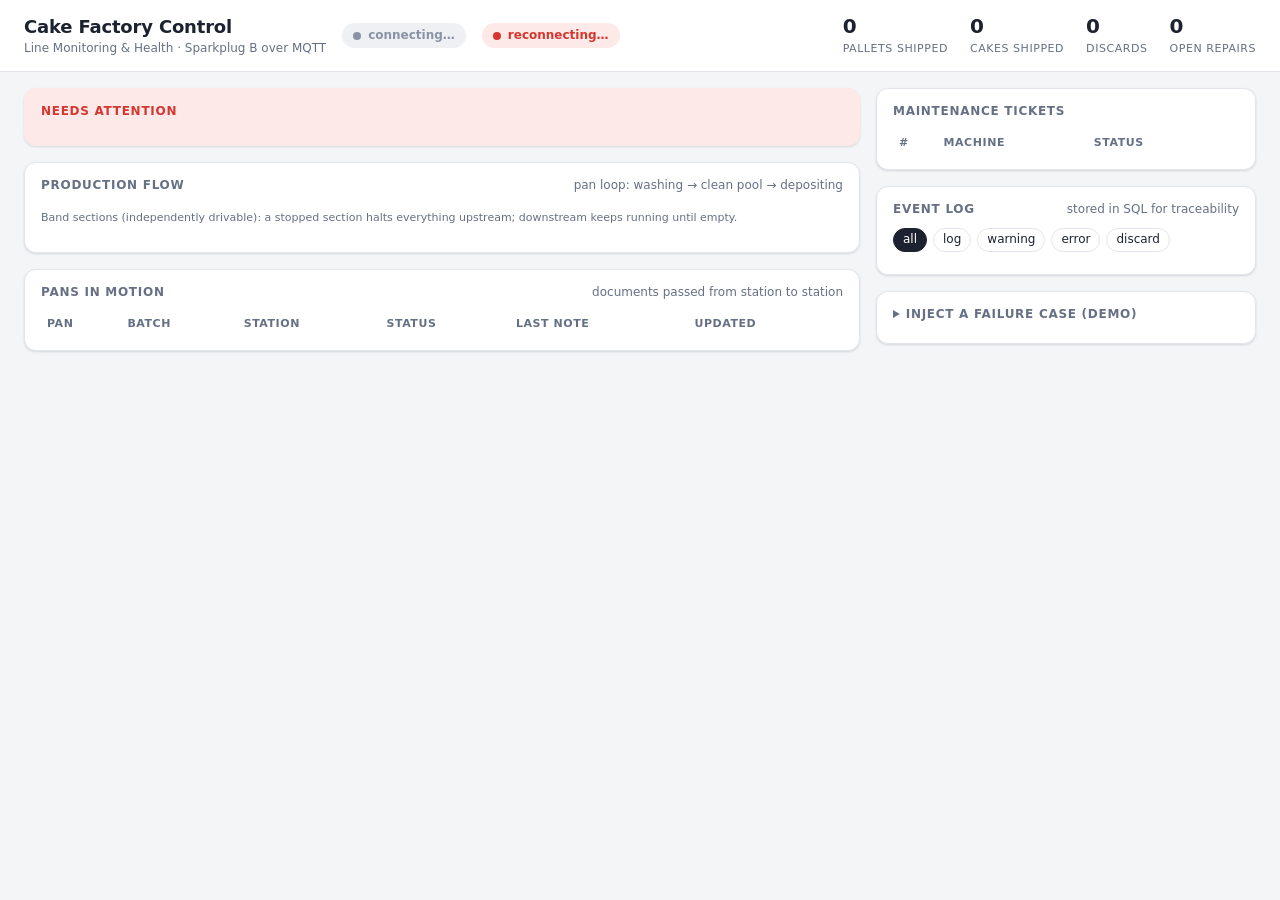
==== src/internal/mon/web/index.html @ 64c1f179 "Add Go implementation of the cake factory with dashboard Five Go services (PLM, BAT, THM, FIN, MON)," ====
<!doctype html>
<html lang="en">
<head>
<meta charset="utf-8">
<meta name="viewport" content="width=device-width, initial-scale=1">
<title>Cake Factory Control</title>
<style>
:root{
  --bg:#f4f5f7; --panel:#ffffff; --ink:#1c2230; --muted:#667085; --line:#e3e6ec;
  --ok:#1f9d63; --ok-bg:#e6f6ee; --warn:#c77d0a; --warn-bg:#fff3dc; --bad:#d3372f; --bad-bg:#fde9e7;
  --idle:#8a93a5; --idle-bg:#eef0f4; --accent:#2f5bea; --shadow:0 1px 2px rgba(16,24,40,.06),0 1px 3px rgba(16,24,40,.08);
}
@media (prefers-color-scheme: dark){
  :root{ --bg:#10131a; --panel:#181c26; --ink:#e8ebf2; --muted:#98a1b3; --line:#2a3040;
    --ok:#3ccf8a; --ok-bg:#12332a; --warn:#f0a93b; --warn-bg:#3a2d12; --bad:#ff6b61; --bad-bg:#3d1a19;
    --idle:#7d869a; --idle-bg:#222836; --accent:#7b9bff; --shadow:none; }
}
*{box-sizing:border-box}
body{margin:0;background:var(--bg);color:var(--ink);font:14px/1.45 system-ui,-apple-system,"Segoe UI",Roboto,sans-serif}
header{display:flex;flex-wrap:wrap;align-items:center;gap:16px;padding:14px 24px;background:var(--panel);border-bottom:1px solid var(--line);position:sticky;top:0;z-index:5}
h1{font-size:18px;margin:0;font-weight:650;letter-spacing:-.01em}
.sub{color:var(--muted);font-size:12px}
.pill{display:inline-flex;align-items:center;gap:7px;padding:4px 11px;border-radius:999px;font-weight:600;font-size:12px;background:var(--idle-bg);color:var(--idle)}
.pill i{width:8px;height:8px;border-radius:50%;background:currentColor}
.pill.ok{background:var(--ok-bg);color:var(--ok)} .pill.warn{background:var(--warn-bg);color:var(--warn)} .pill.bad{background:var(--bad-bg);color:var(--bad)}
.pill.ok i{animation:pulse 2s infinite}
@keyframes pulse{50%{opacity:.35}}
.kpis{display:flex;gap:22px;margin-left:auto;flex-wrap:wrap}
.kpi b{display:block;font-size:20px;line-height:1.1;font-variant-numeric:tabular-nums}
.kpi span{font-size:11px;color:var(--muted);text-transform:uppercase;letter-spacing:.05em}
main{display:grid;grid-template-columns:minmax(0,1fr) 380px;gap:16px;padding:16px 24px 40px;max-width:1700px;margin:0 auto}
@media (max-width:1100px){main{grid-template-columns:1fr;padding:12px 16px}header{padding:12px 16px}.kpis{margin-left:0}}
.col{display:flex;flex-direction:column;gap:16px;min-width:0}
.card{background:var(--panel);border:1px solid var(--line);border-radius:12px;box-shadow:var(--shadow);padding:14px 16px}
.card h2{font-size:12px;margin:0 0 10px;text-transform:uppercase;letter-spacing:.06em;color:var(--muted);font-weight:650;display:flex;align-items:center;gap:8px}
.card h2 .n{margin-left:auto;font-weight:500;text-transform:none;letter-spacing:0}
/* attention */
#attention{border-color:transparent;background:var(--bad-bg)}
#attention.clear{background:var(--ok-bg)}
#attention h2{color:var(--bad)} #attention.clear h2{color:var(--ok)}
.alert{display:flex;gap:10px;align-items:flex-start;padding:8px 0;border-top:1px solid color-mix(in srgb,var(--bad) 18%,transparent)}
.alert:first-of-type{border-top:0}
.alert .dot{width:9px;height:9px;border-radius:50%;margin-top:5px;flex:none;background:var(--bad)}
.alert.warning .dot{background:var(--warn)}
.alert .t{font-weight:600} .alert .d{color:var(--muted);font-size:12.5px}
.alert .go{margin-left:auto;flex:none}
button{font:inherit;cursor:pointer;border:1px solid var(--line);background:var(--panel);color:var(--ink);padding:5px 11px;border-radius:8px;font-weight:600}
button:hover{border-color:var(--accent)}
button.primary{background:var(--accent);border-color:var(--accent);color:#fff}
button.sm{padding:3px 8px;font-size:12px}
/* flow */
.lanes{display:grid;grid-template-columns:repeat(5,minmax(0,1fr));gap:10px}
@media (max-width:900px){.lanes{grid-template-columns:repeat(2,minmax(0,1fr))}}
.lane{border:1px solid var(--line);border-radius:10px;padding:10px;background:var(--bg);position:relative}
.lane.down{outline:2px solid var(--bad)}
.lane h3{margin:0 0 2px;font-size:13px;display:flex;align-items:center;gap:6px}
.lane .id{font:600 10px ui-monospace,Menlo,monospace;color:var(--muted);background:var(--idle-bg);padding:1px 5px;border-radius:4px}
.lane .st{font-size:11.5px;color:var(--muted);margin-bottom:8px;min-height:16px}
.stage{display:flex;align-items:center;gap:8px;padding:6px 8px;margin-top:5px;border-radius:8px;border:1px solid var(--line);background:var(--panel);position:relative}
.stage::before{content:"";width:8px;height:8px;border-radius:50%;background:var(--ok);flex:none}
.stage.warn{background:var(--warn-bg);border-color:transparent} .stage.warn::before{background:var(--warn)}
.stage.bad{background:var(--bad-bg);border-color:var(--bad)} .stage.bad::before{background:var(--bad)}
.stage.idle::before{background:var(--idle)} .stage.off{opacity:.55} .stage.off::before{background:var(--idle)}
.stage .nm{font-weight:600;font-size:12.5px;line-height:1.2}
.stage .dt{font-size:11px;color:var(--muted);line-height:1.2}
.stage .ct{margin-left:auto;font:650 15px ui-monospace,Menlo,monospace;font-variant-numeric:tabular-nums}
.stage.busy{box-shadow:inset 3px 0 0 var(--accent)}
.band{display:grid;grid-template-columns:repeat(5,1fr);gap:6px;margin-top:12px}
.sec{padding:6px 8px;border-radius:8px;font-size:11.5px;background:var(--ok-bg);color:var(--ok);font-weight:600;line-height:1.25}
.sec small{display:block;font-weight:500;opacity:.85}
.sec.slow{background:var(--warn-bg);color:var(--warn)} .sec.halt{background:var(--idle-bg);color:var(--idle)} .sec.fault{background:var(--bad-bg);color:var(--bad)}
.flowlabel{font-size:11px;color:var(--muted);margin-top:6px}
/* events */
.filters{display:flex;gap:6px;margin-bottom:8px;flex-wrap:wrap}
.chip{padding:2px 9px;border-radius:999px;border:1px solid var(--line);font-size:12px;cursor:pointer;background:var(--panel)}
.chip.on{background:var(--ink);color:var(--panel);border-color:var(--ink)}
#events{max-height:460px;overflow:auto;margin:0 -6px}
.ev{display:grid;grid-template-columns:60px 46px 1fr;gap:8px;padding:6px 6px;border-top:1px solid var(--line);align-items:start}
.ev:first-child{border-top:0}
.ev time{color:var(--muted);font:11.5px ui-monospace,Menlo,monospace;padding-top:1px}
.sev{font-size:10.5px;font-weight:700;text-transform:uppercase;letter-spacing:.04em;padding:1px 0;border-radius:4px;text-align:center;background:var(--idle-bg);color:var(--idle)}
.sev.warning{background:var(--warn-bg);color:var(--warn)} .sev.error{background:var(--bad-bg);color:var(--bad)} .sev.discard{background:#efe7fb;color:#7a45c7}
@media (prefers-color-scheme: dark){.sev.discard{background:#2c2142;color:#b793f5}}
.ev .msg{min-width:0} .ev .meta{color:var(--muted);font-size:11.5px}
.ev.new{animation:flash 1.6s ease-out}
@keyframes flash{from{background:color-mix(in srgb,var(--accent) 22%,transparent)}to{background:transparent}}
/* tables */
table{width:100%;border-collapse:collapse;font-size:12.5px}
th{text-align:left;color:var(--muted);font-weight:600;font-size:11px;text-transform:uppercase;letter-spacing:.05em;padding:4px 6px}
td{padding:5px 6px;border-top:1px solid var(--line);vertical-align:top}
.mono{font-family:ui-monospace,Menlo,monospace;font-size:12px}
.tag{font-size:10.5px;padding:1px 6px;border-radius:4px;background:var(--idle-bg);color:var(--muted);font-weight:600}
.tag.m{background:var(--warn-bg);color:var(--warn)}
/* inject */
.grp{margin-bottom:8px} .grp h4{margin:0 0 4px;font-size:12px}
.inj{display:flex;flex-wrap:wrap;gap:5px}
.inj button{font-weight:500;font-size:12px;padding:3px 8px;text-align:left}
.inj button b{font-family:ui-monospace,Menlo,monospace;margin-right:4px}
details summary{cursor:pointer;font-size:12px;text-transform:uppercase;letter-spacing:.06em;color:var(--muted);font-weight:650;margin-bottom:6px}
#toasts{position:fixed;right:18px;bottom:18px;display:flex;flex-direction:column;gap:8px;z-index:20}
.toast{background:var(--ink);color:var(--panel);padding:9px 14px;border-radius:10px;max-width:360px;box-shadow:0 6px 20px rgba(0,0,0,.25);font-size:13px}
.toast.error{background:var(--bad);color:#fff}
.empty{color:var(--muted);padding:6px 0}
</style>
</head>
<body>
<header>
  <div>
    <h1>Cake Factory Control</h1>
    <div class="sub">Line Monitoring &amp; Health · Sparkplug B over MQTT</div>
  </div>
  <span id="line" class="pill"><i></i><span>connecting…</span></span>
  <span id="conn" class="pill"><i></i><span>offline</span></span>
  <div class="kpis">
    <div class="kpi"><b id="k-pallets">0</b><span>Pallets shipped</span></div>
    <div class="kpi"><b id="k-cakes">0</b><span>Cakes shipped</span></div>
    <div class="kpi"><b id="k-disc">0</b><span>Discards</span></div>
    <div class="kpi"><b id="k-maint">0</b><span>Open repairs</span></div>
  </div>
</header>

<main>
<div class="col">
  <section class="card" id="attention">
    <h2><span id="att-title">Needs attention</span><span class="n" id="att-n"></span></h2>
    <div id="alerts"></div>
  </section>

  <section class="card">
    <h2>Production flow <span class="n">pan loop: washing → clean pool → depositing</span></h2>
    <div class="lanes" id="lanes"></div>
    <div class="flowlabel">Band sections (independently drivable): a stopped section halts everything upstream; downstream keeps running until empty.</div>
    <div class="band" id="band"></div>
  </section>

  <section class="card">
    <h2>Pans in motion <span class="n">documents passed from station to station</span></h2>
    <table><thead><tr><th>Pan</th><th>Batch</th><th>Station</th><th>Status</th><th>Last note</th><th>Updated</th></tr></thead><tbody id="pans"></tbody></table>
  </section>
</div>

<div class="col">
  <section class="card">
    <h2>Maintenance tickets <span class="n" id="tk-n"></span></h2>
    <table><thead><tr><th>#</th><th>Machine</th><th>Status</th><th></th></tr></thead><tbody id="tickets"></tbody></table>
  </section>

  <section class="card">
    <h2>Event log <span class="n">stored in SQL for traceability</span></h2>
    <div class="filters" id="filters"></div>
    <div id="events"></div>
  </section>

  <section class="card">
    <details>
      <summary>Inject a failure case (demo)</summary>
      <div id="inject"></div>
    </details>
  </section>
</div>
</main>
<div id="toasts"></div>

<script>
const $ = s => document.querySelector(s);
const esc = s => String(s ?? '').replace(/[&<>"]/g, c => ({'&':'&amp;','<':'&lt;','>':'&gt;','"':'&quot;'}[c]));
const rank = {FAULT:4, OFFLINE:3, DEGRADED:2, IDLE:1, OK:0};
let snap = null, filter = 'all', seen = new Set(), booted = false;

// Stages of the line. Each lists its node, the devices that decide its health and the gauge that counts work in it.
const LANES = [
 {node:'PLM', title:'Production & Logistics', stages:[
   {n:'Orders', d:['OrderScheduler','RecipeManager'], c:g=>g['orders.created'], sub:g=>'orders released'},
   {n:'Warehouse', d:['WarehouseInventory'], c:g=>g['orders.held'] ? g['orders.held'] : null, sub:g=>(g.breaker?'circuit breaker open':'flour '+(g['stock.flour']??'–')+' g · eggs '+(g['stock.eggs']??'–')+' g')},
   {n:'Shipment', d:['TransportPlanner'], c:g=>g['pallets.shipped'], sub:g=>(g['cakes.shipped']??0)+' cakes shipped'},
 ]},
 {node:'BAT', title:'Batter Preparation', stages:[
   {n:'Dosing', d:['Doser','LoadCell'], c:g=>g['stage.dosing'], busy:true},
   {n:'Mixing', d:['Mixer','ConsistencySensor'], c:g=>g['stage.mixing'], busy:true},
   {n:'Human inspection', d:['InspectionStation'], c:g=>g['stage.inspection'], busy:true},
   {n:'Batter waiting', d:[], c:g=>g['stage.waiting'], sub:g=>g['stage.waiting']?'depositing is stopped':'', busy:true},
 ]},
 {node:'THM', title:'Thermal Processing', stages:[
   {n:'Depositing', d:['Depositor','PanPresenceEye','CheckWeigher'], c:g=>g.queue, sub:g=>(g.deposited??0)+' pans filled'},
   {n:'Baking tunnel', d:['Zone1','Zone2','Zone3'], c:g=>g.tunnel, sub:g=>'zones '+[1,2,3].map(i=>g['zone'+i]??'–').join(' / ')+' °C', busy:true},
   {n:'Exit inspection', d:['HeatCamera'], c:g=>g.baked, sub:g=>'97 °C ± 0.5 · '+(g.baked??0)+' passed'},
   {n:'Cooling', d:['CoolingControl'], c:g=>g.cooling, busy:true},
   {n:'Cooling buffer', d:['CoolingBuffer'], c:g=>g.buffer, sub:g=>g.buffer?'cakes waiting':'empty', busy:true},
 ]},
 {node:'FIN', title:'Finishing & Packaging', stages:[
   {n:'Depanning', d:['Depanner','VisionPicker'], c:g=>g.depanQ, busy:true},
   {n:'Quality inspection', d:['Checkweigher','VisionCamera','MetalDetector'], c:g=>g.inspected, sub:g=>(g.rejected??0)+' rejected'},
   {n:'Wrap & carton', d:['Wrapper','Cartoner','CaseCheckweigher','HoldingArea'], c:g=>g.holding, sub:g=>'holding area', busy:true},
   {n:'Pallet', d:['PalletPacker'], c:g=>g.palletFill, sub:g=>(g.pallets??0)+' pallets done', busy:true},
   {n:'Pan washing', d:['WashingStation'], c:g=>g.washQ, busy:true},
   {n:'Clean pan pool', d:['PanPool'], c:g=>g.pool, sub:g=>'ready for depositing'},
 ]},
 {node:'MON', title:'Line Monitoring & Health', stages:[]},
];

function worst(node, names){
  let r = 0, detail = '';
  for(const d of names){
    const s = node.devices[d]; if(!s) continue;
    const k = rank[s.state] ?? 0;
    if(k > r){ r = k; detail = s.detail || ''; }
  }
  return {r, detail};
}
const cls = r => r>=4?'bad': r==3?'off': r==2?'warn': r==1?'idle':'';

function renderLanes(){
  const nodes = Object.fromEntries(snap.nodes.map(n=>[n.id,n]));
  $('#lanes').innerHTML = LANES.map(l=>{
    const n = nodes[l.node];
    if(l.node==='MON'){
      const open = snap.tickets.filter(t=>t.status==='open').length;
      return `<div class="lane"><h3>${esc(l.title)} <span class="id">MON</span></h3>
        <div class="st">primary host · ${snap.nodes.filter(x=>x.status==='online').length}/${snap.nodes.length} nodes online</div>
        ${snap.nodes.map(x=>`<div class="stage ${x.status==='online'?'':x.status==='unknown'?'idle':'bad'}"><div><div class="nm">${esc(x.id)} node</div>
          <div class="dt">${x.status==='online'?'up '+x.uptime+' s'+(x.restarts?' · '+x.restarts+' restart(s)':''):esc(x.note||x.status)}</div></div></div>`).join('')}
      </div>`;
    }
    const down = n.status==='dead' || n.status==='silent';
    const label = {online:'online', unknown:'waiting for birth certificate', silent:'NOT RESPONDING', dead:'CONTAINER DOWN'}[n.status];
    return `<div class="lane ${down?'down':''}"><h3>${esc(l.title)} <span class="id">${l.node}</span></h3>
      <div class="st" style="${down?'color:var(--bad);font-weight:600':''}">${label}</div>
      ${l.stages.map(s=>{
        const w = worst(n, s.d);
        const g = n.gauges;
        const c = s.c(g);
        const dim = n.status==='dead' || n.status==='unknown';
        const klass = dim ? 'off' : cls(w.r) || ((s.busy && c>0) ? 'busy' : '');
        const sub = w.detail || (s.sub ? s.sub(g) : '');
        return `<div class="stage ${klass}"><div style="min-width:0"><div class="nm">${esc(s.n)}</div>${sub?`<div class="dt">${esc(sub)}</div>`:''}</div>
          <div class="ct">${c==null?'':c}</div></div>`;
      }).join('')}
    </div>`;
  }).join('');
  $('#band').innerHTML = snap.sections.map(s=>`<div class="sec ${s.state==='run'?'':s.state}">S${s.id} ${esc(s.name)}<small>${{run:'running',slow:'slow – wrong speed',halt:'halted',fault:'STOPPED – fault'}[s.state]}</small></div>`).join('');
}

function renderAttention(){
  const a = snap.alerts, errs = a.filter(x=>x.level==='error').length;
  const box = $('#attention');
  box.classList.toggle('clear', a.length===0);
  $('#att-title').textContent = a.length===0 ? 'All clear' : errs ? 'Needs attention' : 'Warnings';
  $('#att-n').textContent = a.length ? a.length+' active' : 'no open alerts';
  const tk = Object.fromEntries(snap.tickets.filter(t=>t.status==='open').map(t=>['Maintenance needed: '+t.machineId,t]));
  $('#alerts').innerHTML = a.length===0 ? '<div class="empty" style="color:var(--ok)">The line is running normally. Inject a failure case to see how it is handled.</div>' :
    a.map(x=>{ const t = tk[x.title];
      return `<div class="alert ${x.level}"><span class="dot"></span><div><div class="t">${esc(x.title)}</div><div class="d">${esc(x.detail)}</div></div>
      ${t?`<button class="go sm primary" onclick="repair(${t.id})">Mark repaired</button>`:''}</div>`}).join('');
}

function status(){
  const a = snap.alerts, errs = a.some(x=>x.level==='error');
  const halted = snap.sections.some(s=>s.state==='halt'||s.state==='fault');
  const offline = snap.nodes.some(n=>n.status==='dead'||n.status==='silent');
  let k='ok', t='Line running';
  if(offline || halted){k='bad'; t='Line halted / node down';}
  else if(errs){k='warn'; t='Running with faults';}
  else if(a.length||snap.sections.some(s=>s.state!=='run')){k='warn'; t='Running – degraded';}
  const el=$('#line'); el.className='pill '+k; el.lastElementChild.textContent=t;
  const g = Object.fromEntries(snap.nodes.map(n=>[n.id,n.gauges]));
  $('#k-pallets').textContent = g.PLM?.['pallets.shipped'] ?? 0;
  $('#k-cakes').textContent = g.PLM?.['cakes.shipped'] ?? 0;
  $('#k-disc').textContent = Object.values(snap.discards).reduce((x,y)=>x+y,0);
  $('#k-maint').textContent = snap.tickets.filter(t=>t.status==='open').length;
}

function renderEvents(){
  const evs = snap.events.filter(e=>filter==='all'||e.severity===filter);
  const first = !booted;
  $('#events').innerHTML = evs.length ? evs.map(e=>{
    const fresh = !first && !seen.has(e.id);
    const t = new Date(e.at).toLocaleTimeString([], {hour:'2-digit',minute:'2-digit',second:'2-digit'});
    return `<div class="ev ${fresh?'new':''}"><time>${t}</time><span class="sev ${e.severity}">${e.severity.slice(0,4)}</span>
      <div class="msg">${esc(e.reason)}<div class="meta">${esc(e.node)}${e.device?' · '+esc(e.device):''} · ${esc(e.code)}${e.batchId?' · batch '+esc(e.batchId):''}</div></div></div>`;
  }).join('') : '<div class="empty">No events.</div>';
  snap.events.forEach(e=>seen.add(e.id));
}

function renderFilters(){
  $('#filters').innerHTML = ['all','log','warning','error','discard'].map(f=>`<span class="chip ${f===filter?'on':''}" onclick="setFilter('${f}')">${f}</span>`).join('');
}
window.setFilter = f => { filter=f; renderFilters(); renderEvents(); };

function renderTickets(){
  $('#tk-n').textContent = snap.tickets.filter(t=>t.status==='open').length+' open';
  $('#tickets').innerHTML = snap.tickets.length ? snap.tickets.slice(0,10).map(t=>`<tr><td class="mono">${t.id}</td>
    <td><div class="mono">${esc(t.machineId)}</div><div style="color:var(--muted);font-size:12px">${esc(t.reason)}</div></td>
    <td>${t.status==='open'?'<span class="tag m">open</span>':'<span class="tag">repaired</span>'}</td>
    <td>${t.status==='open'?`<button class="sm primary" onclick="repair(${t.id})">Mark repaired</button>`:''}</td></tr>`).join('')
    : '<tr><td colspan="4" class="empty">No tickets. Faults that need Maintenance appear here.</td></tr>';
}

function renderInject(){
  if($('#inject').dataset.done) return;
  const by = {};
  snap.faults.forEach(f=>(by[f.node]=by[f.node]||[]).push(f));
  $('#inject').dataset.done = 1;
  $('#inject').innerHTML = Object.entries(by).map(([n,fs])=>`<div class="grp"><h4>${n}</h4><div class="inj">${fs.map(f=>
    `<button title="resolved by: ${f.resolved}" onclick="inject('${n}','${f.code}',${f.count})"><b>${f.code}</b>${esc(f.title)}</button>`).join('')}</div></div>`).join('');
}

window.inject = async (node, code, count) => {
  const r = await fetch('/api/inject',{method:'POST',body:JSON.stringify({node,code,count})});
  toast(r.ok ? `Injected ${code} into ${node}` : await r.text(), r.ok?'':'error');
};
window.repair = async id => {
  const r = await fetch('/api/repair',{method:'POST',body:JSON.stringify({ticket:id})});
  toast(r.ok ? 'Repair confirmed, machine marked operational' : await r.text(), r.ok?'':'error');
};
function toast(msg, k=''){
  const d=document.createElement('div'); d.className='toast '+k; d.textContent=msg; $('#toasts').append(d);
  setTimeout(()=>d.remove(), 4500);
}

async function renderPans(){
  try{
    const ps = await (await fetch('/api/pans')).json();
    $('#pans').innerHTML = (ps||[]).slice(0,12).map(p=>{
      const last = p.history?.[p.history.length-1];
      return `<tr><td class="mono">${esc(p.id)}</td><td class="mono">${esc(p.batchId||'–')}</td><td>${esc(p.station)}</td>
        <td>${esc(p.status)}</td><td style="color:var(--muted)">${esc(last?.note||'')}</td>
        <td class="mono" style="color:var(--muted)">${new Date(p.updated).toLocaleTimeString([], {hour:'2-digit',minute:'2-digit',second:'2-digit'})}</td></tr>`}).join('')
      || '<tr><td colspan="6" class="empty">No pans yet.</td></tr>';
  }catch(e){}
}

function render(){
  status(); renderAttention(); renderLanes(); renderTickets(); renderEvents(); renderInject();
  booted = true;
}
function connect(){
  const es = new EventSource('/api/stream');
  const c = $('#conn');
  es.onopen = ()=>{ c.className='pill ok'; c.lastElementChild.textContent='live'; };
  es.onerror = ()=>{ c.className='pill bad'; c.lastElementChild.textContent='reconnecting…'; };
  es.addEventListener('snapshot', e=>{ snap = JSON.parse(e.data); render(); });
  es.addEventListener('event', e=>{
    const ev = JSON.parse(e.data);
    if(booted && ev.severity==='error') toast(`${ev.node} ${ev.code}: ${ev.reason}`, 'error');
  });
}
renderFilters(); connect(); setInterval(renderPans, 2000); renderPans();
</script>
</body>
</html>
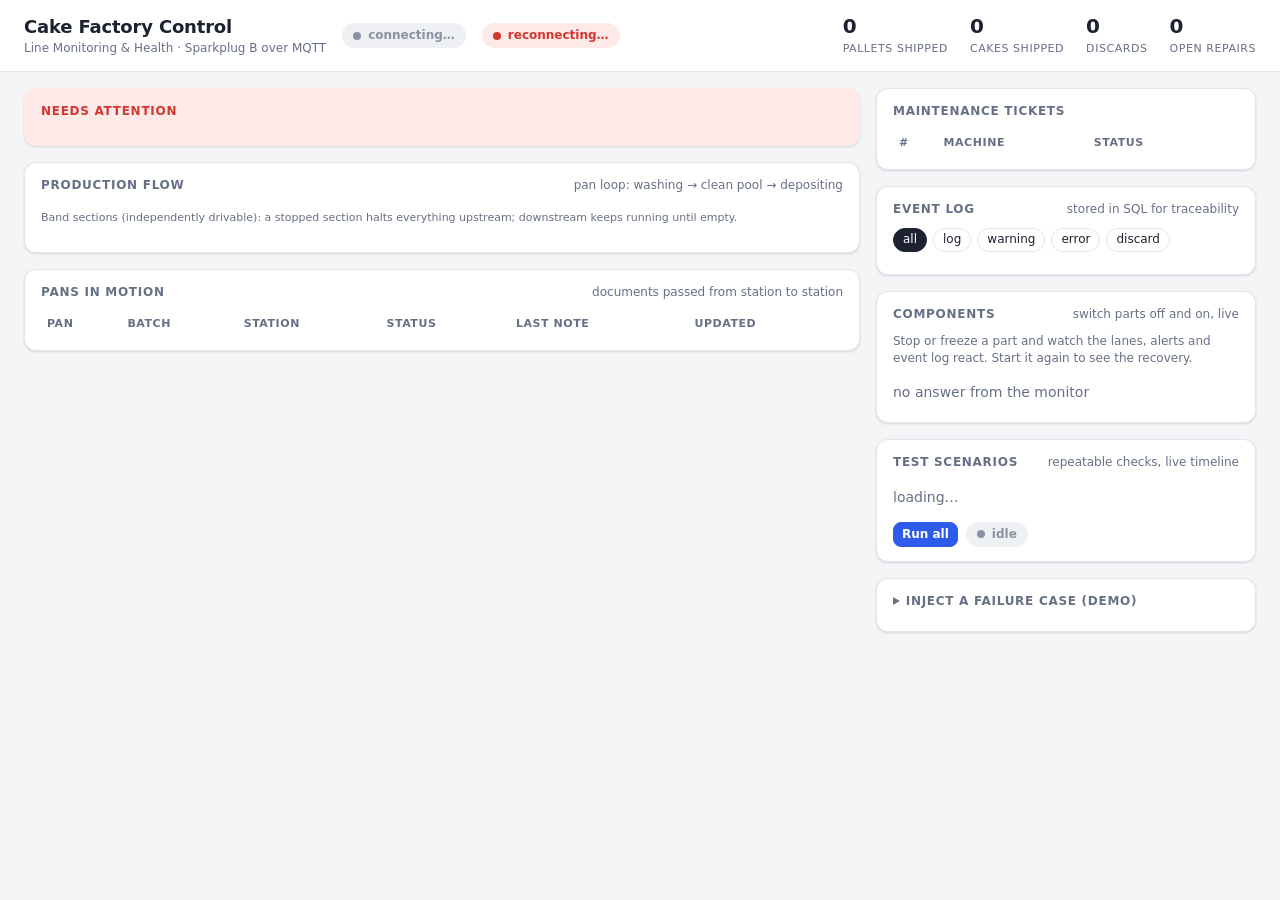
==== commit be87ef3c: "Add live component control and in-dashboard scenarios; fix database outages The dashboard gets two c" ====
--- a/src/internal/mon/web/index.html
+++ b/src/internal/mon/web/index.html
@@ -97,6 +97,22 @@
 .inj button{font-weight:500;font-size:12px;padding:3px 8px;text-align:left}
 .inj button b{font-family:ui-monospace,Menlo,monospace;margin-right:4px}
 details summary{cursor:pointer;font-size:12px;text-transform:uppercase;letter-spacing:.06em;color:var(--muted);font-weight:650;margin-bottom:6px}
+/* components and scenarios */
+.comp{display:flex;align-items:center;gap:10px;padding:7px 0;border-top:1px solid var(--line)}
+.comp:first-child{border-top:0}
+.cdot{width:10px;height:10px;border-radius:50%;flex:none;background:var(--ok)}
+.comp.paused .cdot{background:var(--warn)} .comp.exited .cdot,.comp.created .cdot{background:var(--idle)} .comp.restarting .cdot{background:var(--warn);animation:pulse 1s infinite}
+.comp.exited .cname b,.comp.created .cname b{color:var(--muted)}
+.cname{min-width:0;flex:1} .cname b{font-size:13px} .cname small{display:block;color:var(--muted);font-size:11.5px;line-height:1.3}
+.cbtns{display:flex;gap:5px;flex:none;flex-wrap:wrap;justify-content:flex-end}
+.scn{display:flex;align-items:flex-start;gap:10px;padding:7px 0;border-top:1px solid var(--line)}
+.scn:first-child{border-top:0}
+.scn .sname{flex:1;min-width:0} .scn .sname b{font:600 12.5px ui-monospace,Menlo,monospace} .scn .sname small{display:block;color:var(--muted);font-size:11.5px;line-height:1.3}
+button:disabled{opacity:.45;cursor:not-allowed}
+#scn-log{background:var(--bg);border:1px solid var(--line);border-radius:8px;padding:8px 10px;margin:10px 0 0;max-height:300px;overflow:auto;font:11.5px/1.5 ui-monospace,Menlo,monospace;white-space:pre-wrap;display:none}
+#scn-log .pass{color:var(--ok);font-weight:700} #scn-log .fail{color:var(--bad);font-weight:700} #scn-log .hd{color:var(--accent);font-weight:700}
+.scn-top{display:flex;align-items:center;gap:8px;margin-top:8px}
+.note{color:var(--muted);font-size:12px;margin:0 0 8px}
 #toasts{position:fixed;right:18px;bottom:18px;display:flex;flex-direction:column;gap:8px;z-index:20}
 .toast{background:var(--ink);color:var(--panel);padding:9px 14px;border-radius:10px;max-width:360px;box-shadow:0 6px 20px rgba(0,0,0,.25);font-size:13px}
 .toast.error{background:var(--bad);color:#fff}
@@ -149,6 +165,19 @@
     <h2>Event log <span class="n">stored in SQL for traceability</span></h2>
     <div class="filters" id="filters"></div>
     <div id="events"></div>
+  </section>
+
+  <section class="card">
+    <h2>Components <span class="n">switch parts off and on, live</span></h2>
+    <p class="note">Stop or freeze a part and watch the lanes, alerts and event log react. Start it again to see the recovery.</p>
+    <div id="comps"><div class="empty">loading…</div></div>
+  </section>
+
+  <section class="card">
+    <h2>Test scenarios <span class="n">repeatable checks, live timeline</span></h2>
+    <div id="scn-list"><div class="empty">loading…</div></div>
+    <div class="scn-top"><button class="sm primary" id="scn-all" onclick="runScn('all')">Run all</button><span id="scn-res" class="pill"><i></i><span>idle</span></span></div>
+    <pre id="scn-log"></pre>
   </section>
 
   <section class="card">
@@ -329,6 +358,64 @@
   }catch(e){}
 }
 
+const HINT = {
+  mosquitto: 'All messaging stops. Parts keep working alone, reconnect and repeat what was lost.',
+  mssql: 'No orders, reservations or event log can be stored. Back when started.',
+  mongo: 'Pan documents and saved state are unavailable. Back when started.',
+  plm: 'No new orders; batter preparation keeps working from reserved ingredients.',
+  bat: 'No new batter; the line slowly empties.',
+  thm: 'No depositing, baking or cooling; MON halts its band sections.',
+  fin: 'Cakes wait in the holding queues; clean pans stop coming back.',
+  mon: 'This dashboard. Stop it from a terminal: go run ./cmd/scenario mon-down'
+};
+const ALABEL = {stop:'Stop', start:'Start', pause:'Freeze', unpause:'Unfreeze', restart:'Restart'};
+const ATITLE = {stop:'Stop it (like switching it off)', start:'Start it again', pause:'Freeze the process: no keep-alive, the broker declares it dead', unpause:'Let it run again', restart:'Restart it'};
+let comps = null, scn = null;
+async function loadComps(){
+  try{ comps = await (await fetch('/api/components')).json(); }catch(e){ comps = null; }
+  renderComps();
+}
+function renderComps(){
+  const box = $('#comps');
+  if(!comps){ box.innerHTML = '<div class="empty">no answer from the monitor</div>'; return; }
+  if(!comps.available){ box.innerHTML = '<div class="empty">'+esc(comps.hint)+'</div>'; return; }
+  box.innerHTML = comps.items.map(c=>'<div class="comp '+esc(c.state)+'"><span class="cdot"></span><div class="cname"><b>'+esc(c.label)+'</b> <span class="tag">'+esc(c.state)+'</span><small>'+esc(HINT[c.name]||'')+'</small></div><div class="cbtns">'+
+    (c.locked ? '<span class="tag">locked</span>' : (c.actions||[]).map(a=>'<button class="sm '+(a==='start'||a==='unpause'?'primary':'')+'" title="'+esc(ATITLE[a]||a)+'" onclick="comp(\''+c.name+'\',\''+a+'\')">'+(ALABEL[a]||a)+'</button>').join(''))+'</div></div>').join('');
+}
+window.comp = async (name, action) => {
+  const r = await fetch('/api/components/'+name+'/'+action, {method:'POST'});
+  toast(r.ok ? name+': '+action : await r.text(), r.ok?'':'error');
+  setTimeout(loadComps, 500); setTimeout(loadComps, 2500);
+};
+async function loadScn(){
+  try{ scn = await (await fetch('/api/scenarios')).json(); }catch(e){ return; }
+  renderScn();
+}
+function renderScn(){
+  if(!scn) return;
+  const run = scn.run || {}, busy = !!run.running;
+  $('#scn-list').innerHTML = scn.items.map(i=>{
+    const why = i.selfStop ? 'It stops the monitor itself. Run it in a terminal: go run ./cmd/scenario '+i.name
+      : (!i.runnable ? (i.needsPause || (i.needs||[]).length ? 'Needs Docker (it switches a container that dev mode does not have): docker compose --profile demo up -d.' : 'Needs component control (docker compose --profile demo up -d).')+' Terminal: go run ./cmd/scenario '+i.name : '');
+    return '<div class="scn"><div class="sname"><b>'+esc(i.name)+'</b>'+(i.docker?' <span class="tag">switches parts</span>':'')+'<small>'+esc(i.desc)+(why?'<br><i>'+esc(why)+'</i>':'')+'</small></div>'+
+      '<button class="sm primary" '+((!i.runnable||busy)?'disabled':'')+' onclick="runScn(\''+i.name+'\')">Run</button></div>';
+  }).join('');
+  $('#scn-all').disabled = busy;
+  const res = $('#scn-res'), lines = run.lines || [];
+  res.className = 'pill ' + (busy ? 'warn' : run.result==='pass' ? 'ok' : run.result==='fail' ? 'bad' : '');
+  res.lastElementChild.textContent = busy ? 'running '+run.name+'…' : run.result==='pass' ? 'all passed' : run.result==='fail' ? 'something failed' : 'idle';
+  const log = $('#scn-log');
+  log.style.display = lines.length ? 'block' : 'none';
+  const atEnd = log.scrollTop + log.clientHeight >= log.scrollHeight - 30;
+  log.innerHTML = lines.map(l=>{ const t = esc(l);
+    return /\bPASS\b/.test(l) ? '<span class="pass">'+t+'</span>' : /\bFAIL\b/.test(l) ? '<span class="fail">'+t+'</span>' : l.startsWith('== ') ? '<span class="hd">'+t+'</span>' : t; }).join('\n');
+  if(atEnd) log.scrollTop = log.scrollHeight;
+}
+window.runScn = async name => {
+  const r = await fetch('/api/scenarios/run', {method:'POST', body:JSON.stringify({name})});
+  if(!r.ok) toast(await r.text(), 'error');
+  loadScn();
+};
 function render(){
   status(); renderAttention(); renderLanes(); renderTickets(); renderEvents(); renderInject();
   booted = true;
@@ -339,12 +426,14 @@
   es.onopen = ()=>{ c.className='pill ok'; c.lastElementChild.textContent='live'; };
   es.onerror = ()=>{ c.className='pill bad'; c.lastElementChild.textContent='reconnecting…'; };
   es.addEventListener('snapshot', e=>{ snap = JSON.parse(e.data); render(); });
+  es.addEventListener('scenario', e=>{ if(scn){ scn.run = JSON.parse(e.data); renderScn(); } });
   es.addEventListener('event', e=>{
     const ev = JSON.parse(e.data);
     if(booted && ev.severity==='error') toast(`${ev.node} ${ev.code}: ${ev.reason}`, 'error');
   });
 }
-renderFilters(); connect(); setInterval(renderPans, 2000); renderPans();
+renderFilters(); connect(); loadComps(); loadScn(); setInterval(loadComps, 3000);
+ setInterval(renderPans, 2000); renderPans();
 </script>
 </body>
 </html>
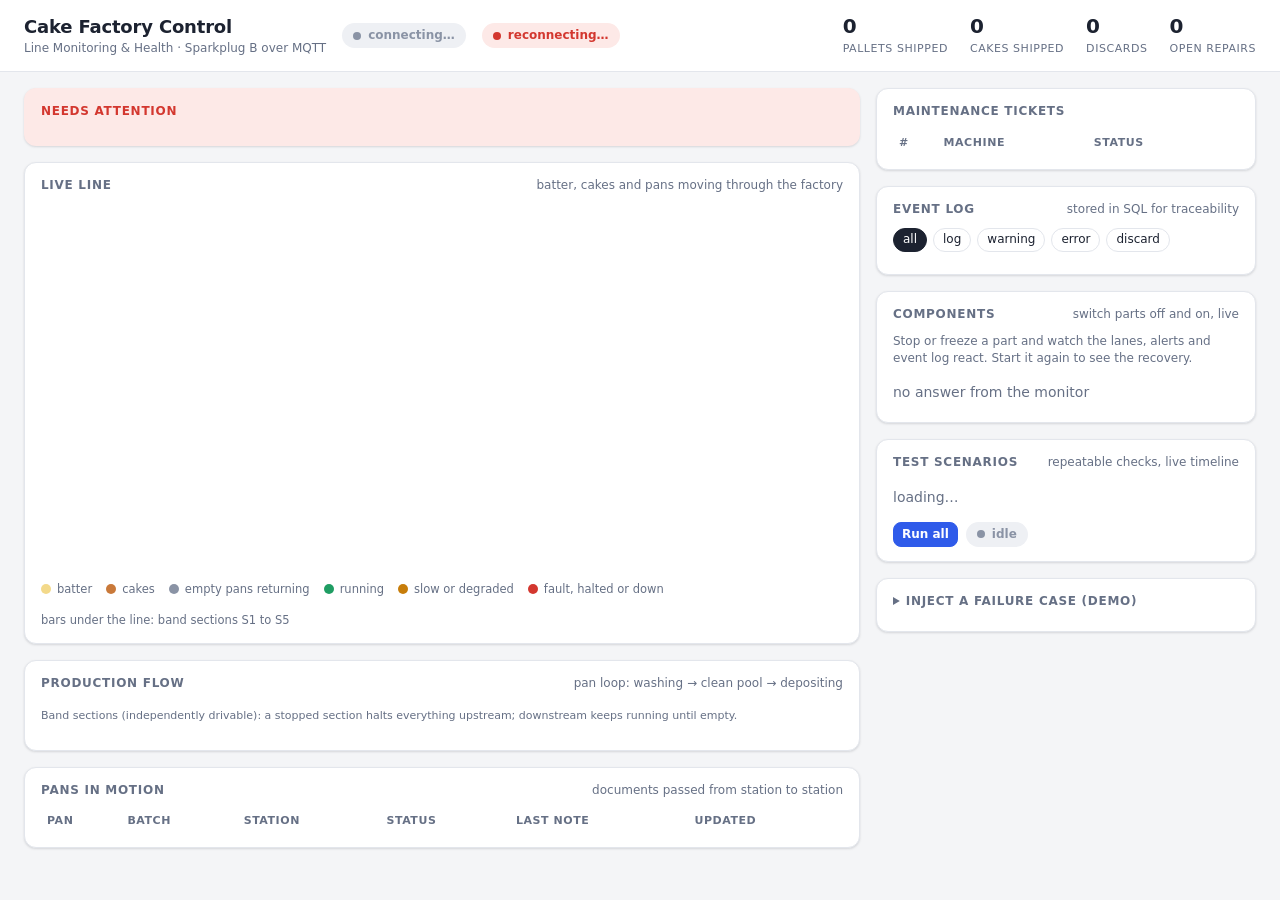
==== commit 1e08f779: "Add live line picture, close failure-case gaps, fix recovery bugs Dashboard: a "Live line" card draw" ====
--- a/src/internal/mon/web/index.html
+++ b/src/internal/mon/web/index.html
@@ -4,6 +4,7 @@
 <meta charset="utf-8">
 <meta name="viewport" content="width=device-width, initial-scale=1">
 <title>Cake Factory Control</title>
+<link rel="stylesheet" href="line.css">
 <style>
 :root{
   --bg:#f4f5f7; --panel:#ffffff; --ink:#1c2230; --muted:#667085; --line:#e3e6ec;
@@ -142,6 +143,21 @@
     <div id="alerts"></div>
   </section>
 
+  <section class="card" id="line-card">
+    <h2>Live line <span class="n">batter, cakes and pans moving through the factory</span></h2>
+    <div id="nodechips"></div>
+    <svg id="lineviz" viewBox="0 0 1200 540" role="img" aria-label="Live picture of the production line"></svg>
+    <div class="legend">
+      <span><i style="background:#f3d98a"></i>batter</span>
+      <span><i style="background:#c9793a"></i>cakes</span>
+      <span><i style="background:var(--idle)"></i>empty pans returning</span>
+      <span><i style="background:var(--ok)"></i>running</span>
+      <span><i style="background:var(--warn)"></i>slow or degraded</span>
+      <span><i style="background:var(--bad)"></i>fault, halted or down</span>
+      <span>bars under the line: band sections S1 to S5</span>
+    </div>
+  </section>
+
   <section class="card">
     <h2>Production flow <span class="n">pan loop: washing → clean pool → depositing</span></h2>
     <div class="lanes" id="lanes"></div>
@@ -190,6 +206,7 @@
 </main>
 <div id="toasts"></div>
 
+<script src="line.js"></script>
 <script>
 const $ = s => document.querySelector(s);
 const esc = s => String(s ?? '').replace(/[&<>"]/g, c => ({'&':'&amp;','<':'&lt;','>':'&gt;','"':'&quot;'}[c]));
@@ -417,7 +434,7 @@
   loadScn();
 };
 function render(){
-  status(); renderAttention(); renderLanes(); renderTickets(); renderEvents(); renderInject();
+  status(); renderAttention(); renderLanes(); if (window.drawLine) { window.drawLine(snap); } renderTickets(); renderEvents(); renderInject();
   booted = true;
 }
 function connect(){
--- a/src/internal/mon/web/line.css
+++ b/src/internal/mon/web/line.css
@@ -0,0 +1,57 @@
+/* Live line picture (see line.js). Colours come from the page's theme variables. */
+#line-card .legend{display:flex;flex-wrap:wrap;gap:14px;margin-top:8px;color:var(--muted);font-size:11.5px}
+#line-card .legend span{display:inline-flex;align-items:center;gap:6px}
+#line-card .legend i{width:10px;height:10px;border-radius:50%;display:inline-block}
+#nodechips{display:flex;flex-wrap:wrap;gap:6px;margin-bottom:8px}
+#lineviz{width:100%;height:auto;display:block;overflow:visible}
+.vz-title{font:700 12px system-ui,sans-serif;fill:var(--muted);text-transform:uppercase;letter-spacing:.08em}
+.vz-note{font:11px system-ui,sans-serif;fill:var(--muted);font-style:italic}
+
+/* stations */
+.vz-box{fill:var(--panel);stroke:var(--line);stroke-width:1.5}
+.vz-name{font:650 12.5px system-ui,sans-serif;fill:var(--ink)}
+.vz-sub{font:11px system-ui,sans-serif;fill:var(--muted)}
+.vz-stripe{fill:var(--idle)}
+.vz-stripe.g-PLM{fill:#6b7cff}.vz-stripe.g-BAT{fill:#d79a1f}.vz-stripe.g-THM{fill:#e2683c}.vz-stripe.g-FIN{fill:#2fa38a}
+.vz-st{transition:opacity .3s}
+.st-ok .vz-box{stroke:var(--ok)}
+.st-idle .vz-box{stroke:var(--idle)}
+.st-warn .vz-box{stroke:var(--warn);fill:var(--warn-bg)} .st-warn .vz-sub{fill:var(--warn);font-weight:600}
+.st-bad .vz-box{stroke:var(--bad);fill:var(--bad-bg);stroke-width:2.5;animation:vz-pulse 1.1s ease-in-out infinite}
+.st-bad .vz-sub{fill:var(--bad);font-weight:700}
+.st-down .vz-box{stroke:var(--bad);fill:var(--bad-bg);stroke-dasharray:6 4;stroke-width:2.5;animation:vz-pulse 1.1s ease-in-out infinite}
+.st-down .vz-sub{fill:var(--bad);font-weight:700}
+.st-off{opacity:.55} .st-off .vz-box{stroke-dasharray:3 4}
+.st-ok.busy .vz-box{stroke-width:2.5;filter:drop-shadow(0 0 5px color-mix(in srgb,var(--ok) 55%,transparent))}
+@keyframes vz-pulse{50%{stroke-opacity:.35}}
+.vz-badge circle{fill:var(--accent)} .vz-badge text{fill:#fff;font:700 11px ui-monospace,monospace}
+.vz-bang circle{fill:var(--bad)} .vz-bang text{fill:#fff;font:800 13px system-ui,sans-serif}
+.vz-zone rect{fill:var(--bg);stroke:var(--line)} .vz-zone text{font:600 11px ui-monospace,monospace;fill:var(--ink)}
+.vz-zone.z-warn rect{fill:var(--warn-bg);stroke:var(--warn)} .vz-zone.z-bad rect{fill:var(--bad-bg);stroke:var(--bad)}
+.vz-zone.z-bad text{fill:var(--bad)}
+
+/* conveyor */
+.vz-rail{fill:none;stroke:var(--line);stroke-width:7;stroke-linecap:round;stroke-linejoin:round}
+.vz-seg.run .vz-rail{stroke:color-mix(in srgb,var(--ok) 35%,var(--line))}
+.vz-seg.slow .vz-rail{stroke:color-mix(in srgb,var(--warn) 55%,var(--line))}
+.vz-seg.halt .vz-rail{stroke:color-mix(in srgb,var(--bad) 45%,var(--line))}
+.vz-seg.off .vz-rail{stroke:var(--line);stroke-dasharray:2 6}
+.vz-seg.buf .vz-rail{stroke-dasharray:4 5}
+.vz-dot{offset-rotate:0deg;animation:vz-travel linear infinite;animation-duration:var(--d,4s);fill:#f0a93b}
+.vz-seg.batter .vz-dot{fill:#f3d98a}
+.vz-seg.pan .vz-dot{fill:var(--idle)}
+.vz-seg.cake .vz-dot{fill:#c9793a}
+.vz-seg.slow .vz-dot{animation-duration:calc(var(--d,4s) * 2.4)}
+.vz-seg.halt .vz-dot,.vz-seg.off .vz-dot{animation-play-state:paused;opacity:.3}
+@keyframes vz-travel{from{offset-distance:0%}to{offset-distance:100%}}
+
+/* band sections */
+.vz-band rect{fill:var(--ok)} .vz-band.b-slow rect{fill:var(--warn)} .vz-band.b-halt rect{fill:var(--idle)} .vz-band.b-fault rect{fill:var(--bad)}
+.vz-band rect{opacity:.85}
+.vz-bandl{font:600 10px ui-monospace,monospace;fill:var(--muted);text-anchor:end}
+
+/* short messages */
+.vz-flash{font:800 14px system-ui,sans-serif;animation:vz-rise 1.6s ease-out forwards;pointer-events:none}
+.vz-flash.bad{fill:var(--bad)} .vz-flash.good{fill:var(--ok)}
+@keyframes vz-rise{from{opacity:1;transform:translateY(0)}to{opacity:0;transform:translateY(-26px)}}
+@media (prefers-reduced-motion: reduce){.vz-dot,.st-bad .vz-box,.st-down .vz-box{animation:none}}
